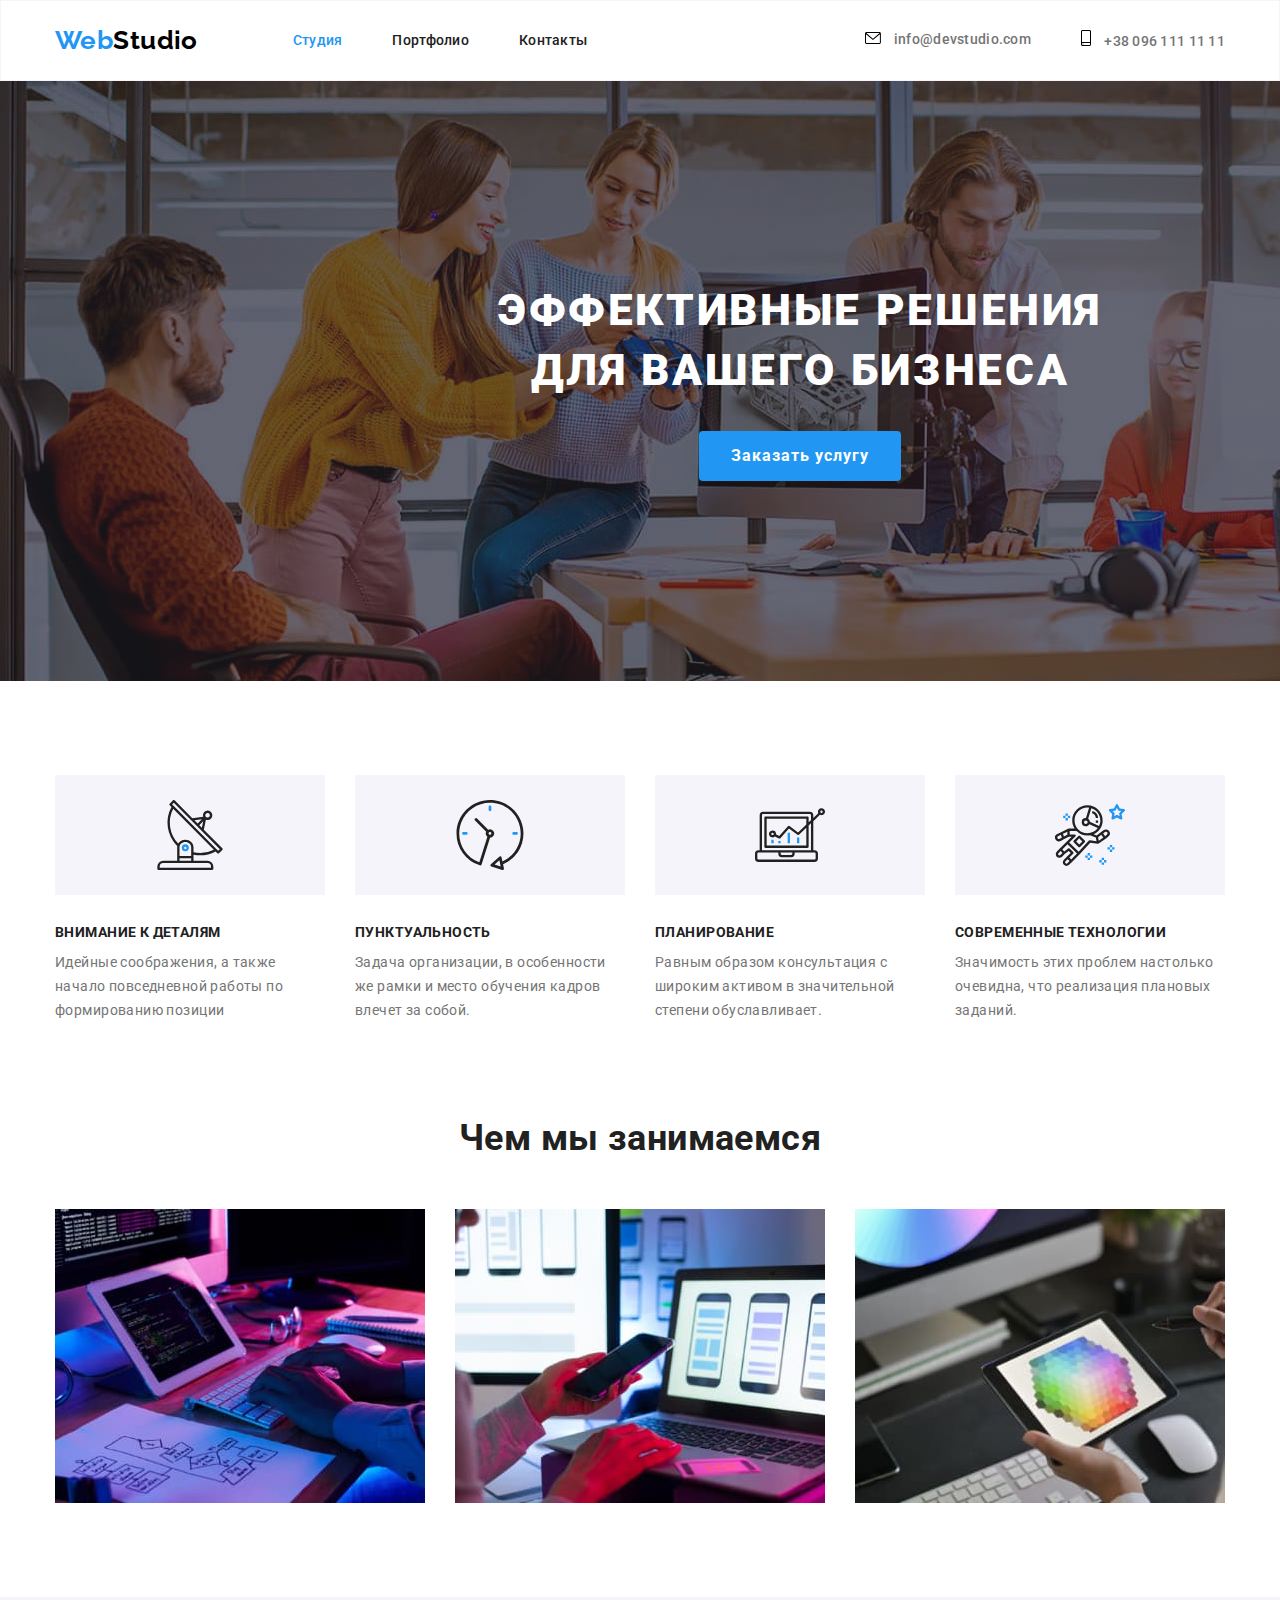
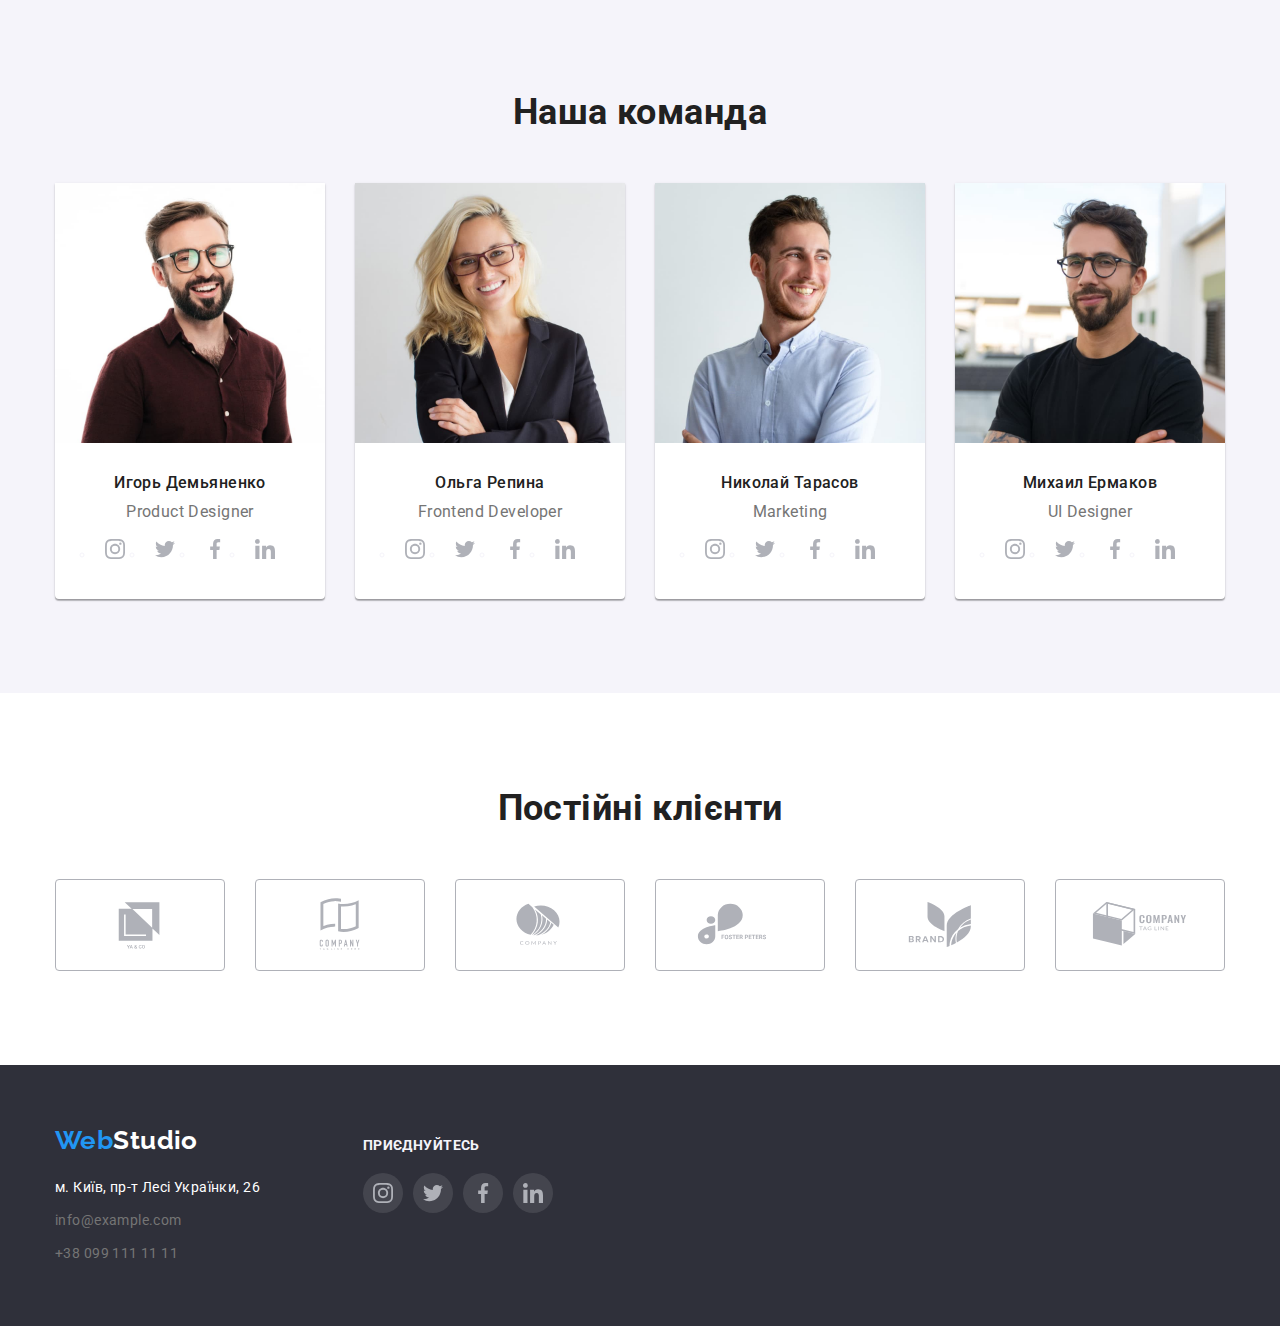
==== index.html @ bba98d49 "sprite" ====
<!DOCTYPE html>
<html lang="ru">

<head>
	<meta charset="UTF-8" />
	<meta http-equiv="X-UA-Compatible" content="IE=edge" />
	<meta name="viewport" content="width=device-width, initial-scale=1.0" />
	<title>Эффективные решения для вашего бизнеса</title>
	<link rel="preconnect" href="https://fonts.googleapis.com" />
	<link rel="preconnect" href="https://fonts.gstatic.com" crossorigin />
	<link
		href="https://fonts.googleapis.com/css2?family=Raleway:wght@700&family=Roboto:wght@400;500;700;900&display=swap"
		rel="stylesheet" />
	<link rel="stylesheet" href="https://cdn.jsdelivr.net/npm/modern-normalize@1.1.0/modern-normalize.min.css">
	<link rel="stylesheet" href="https://cdn.jsdelivr.net/npm/modern-normalize@1.1.0/modern-normalize.min.css">
	<link rel="stylesheet" href="./css/styles.css" />
</head>

<body>
	<!--------------------------HEADER-------------------------------------------->
	<header class="header">
		<div class="conteiner header-nav-conteiner">
			<nav class="header-nav">
				<a class="logo link" href="./index.html" lang="en">Web<span class="studio studio-dark">Studio</span>
				</a>
				<ul class="header-menu header-list list">
					<li class="menu-item"><a class="menu-link current link" href="./index.html">Студия</a></li>
					<li class="menu-item"><a class="menu-link link" href="./portfolio.html">Портфолио</a></li>
					<li class="menu-item"><a class="menu-link link" href="#">Контакты</a></li>
				</ul>
			</nav>
			<ul class="header-contact-list list">
				<li class="header-contakt header-mail">
					<a class="contact-mail link" href="mailto:info@devstudio.com">
						<svg class="contact-list-icon" width="16" height="12">
							<use href="./images/sprite.svg#envelope">
							</use>
						</svg>
						info@devstudio.com
					</a>
				</li>
				<li class="header-contakt header-tel">
					<a class="contact-tel link" href="tel:+380961111111">
						<svg class="contact-list-icon" width="10" height="16">
							<use href="./images/sprite.svg#smartphone">
							</use>
						</svg>
						+38 096 111 11 11
					</a>
				</li>
			</ul>
		</div>
	</header>
	<main>
		<!-----------------------------HERO-------------------------------------->
		<section class="hero">
			<div class="conteiner">
				<h1 class="hero-title">Эффективные решения для вашего бизнеса</h1>
				<button class="hero-button" type="button">Заказать услугу</button>
			</div>
		</section>
		<!-------------------------ABOUT------------------------------------->
		<section class="section">
			<div class="conteiner principe-conteiner">
				<h2 class="visually-hidden">Наши принципы</h2>
				<ul class="list principe-list">
					<li class="principe-item icon-satellite">
						<h3 class="principe-title">Внимание к деталям</h3>
						<p class="principe-description">Идейные соображения, а также начало повседневной
							работы по формированию
							позиции</p>
					</li>
					<li class="principe-item icon-clock">
						<h3 class="principe-title">Пунктуальность</h3>
						<p class="principe-description">Задача организации, в особенности же рамки и место
							обучения кадров влечет
							за собой.
						</p>
					</li>
					<li class="principe-item icon-diagram">
						<h3 class="principe-title">Планирование</h3>
						<p class="principe-description">Равным образом консультация с широким активом в
							значительной степени
							обуславливает.
						</p>
					</li>
					<li class="principe-item icon-astronaut">
						<h3 class="principe-title">Современные технологии</h3>
						<p class="principe-description">Значимость этих проблем настолько очевидна, что
							реализация плановых
							заданий.</p>
					</li>
				</ul>
			</div>
		</section>
		<!---------------------------WORKS-------------------------------------->
		<section class="section work-section">
			<div class="conteiner works-conteiner">
				<h2 class="title-second">Чем мы занимаемся</h2>
				<ul class="list">
					<li class="work-item">
						<img src="./images/about/box_1.jpg" alt="человек работает с кодом" width="370" height="294" />
					</li>
					<li class="work-item">
						<img src="./images/about/box_2.jpg" alt="человек работает с  макетом" width="370"
							height="294" />
					</li>
					<li class="work-item">
						<img src="./images/about/box_3.jpg" alt="человек выбирает цвет" width="370" height="294" />
					</li>
				</ul>
			</div>
		</section>
		<!-----------------------------STAFF-------------------------------------->

		<section class="section staff-section">
			<div class="conteiner staff-conteiner">
				<h2 class="title-second">Наша команда</h2>
				<ul class="staff-list list">
					<li class="staff-item">
						<img class="person-img" src="./images/employees/igor.jpg" alt="фото специалиста" width="270"
							height="260" />
						<div class="person-descriptione">
							<h3 class="person-name">Игорь Демьяненко</h3>
							<p class="person-position" lang="en">Product Designer</p>
							<ul class=social-list list>
								<li class="social-list-item">
									<a href="" class="social-list-link">
										<svg class="social-list-icon" width="20" height="20">
											<use href="./images/sprite.svg#instagram">
											</use>
										</svg>
									</a>
								</li>
								<li class="social-list-item">
									<a href="" class="social-list-link">
										<svg class="social-list-icon" width="20" height="20">
											<use href="./images/sprite.svg#twitter">
											</use>
										</svg>
									</a>
								</li>
								<li class="social-list-item">
									<a href="" class="social-list-link">
										<svg class="social-list-icon" width="20" height="20">
											<use href="./images/sprite.svg#facebook">
											</use>
										</svg>
									</a>
								</li>
								<li class="social-list-item">
									<a href="" class="social-list-link">
										<svg class="social-list-icon" width="20" height="20">
											<use href="./images/sprite.svg#linkedin">
											</use>
										</svg>
									</a>
								</li>
							</ul>
						</div>
					</li>
					<li class="staff-item">
						<img class="person-img" src="./images/employees/olga.jpg" alt="фото специалиста" width="270"
							height="260" />
						<div class="person-descriptione">
							<h3 class="person-name">Ольга Репина</h3>
							<p class="person-position" lang="en">Frontend Developer</p>
							<ul class=social-list list>
								<li class="social-list-item">
									<a href="" class="social-list-link">
										<svg class="social-list-icon" width="20" height="20">
											<use href="./images/sprite.svg#instagram">
											</use>
										</svg>
									</a>
								</li>
								<li class="social-list-item">
									<a href="" class="social-list-link">
										<svg class="social-list-icon" width="20" height="20">
											<use href="./images/sprite.svg#twitter">
											</use>
										</svg>
									</a>
								</li>
								<li class="social-list-item">
									<a href="" class="social-list-link">
										<svg class="social-list-icon" width="20" height="20">
											<use href="./images/sprite.svg#facebook">
											</use>
										</svg>
									</a>
								</li>
								<li class="social-list-item">
									<a href="" class="social-list-link">
										<svg class="social-list-icon" width="20" height="20">
											<use href="./images/sprite.svg#linkedin">
											</use>
										</svg>
									</a>
								</li>
							</ul>

						</div>
					</li>
					<li class="staff-item">
						<img class="person-img" src="./images/employees/nikolay.jpg" alt="фото специалиста" width="270"
							height="260" />
						<div class="person-descriptione">
							<h3 class="person-name">Николай Тарасов</h3>
							<p class="person-position" lang="en">Marketing</p>
							<ul class=social-list list>
								<li class="social-list-item">
									<a href="" class="social-list-link">
										<svg class="social-list-icon" width="20" height="20">
											<use href="./images/sprite.svg#instagram">
											</use>
										</svg>
									</a>
								</li>
								<li class="social-list-item">
									<a href="" class="social-list-link">
										<svg class="social-list-icon" width="20" height="20">
											<use href="./images/sprite.svg#twitter">
											</use>
										</svg>
									</a>
								</li>
								<li class="social-list-item">
									<a href="" class="social-list-link">
										<svg class="social-list-icon" width="20" height="20">
											<use href="./images/sprite.svg#facebook">
											</use>
										</svg>
									</a>
								</li>
								<li class="social-list-item">
									<a href="" class="social-list-link">
										<svg class="social-list-icon" width="20" height="20">
											<use href="./images/sprite.svg#linkedin">
											</use>
										</svg>
									</a>
								</li>
							</ul>

						</div>
					</li>
					<li class="staff-item">
						<img class="person-img" src="./images/employees/mihail.jpg" alt="фото специалиста" width="270"
							height="260" />
						<div class="person-descriptione">
							<h3 class="person-name">Михаил Ермаков</h3>
							<p class="person-position" lang="en">UI Designer</p>
							<ul class=social-list list>
								<li class="social-list-item">
									<a href="" class="social-list-link">
										<svg class="social-list-icon" width="20" height="20">
											<use href="./images/sprite.svg#instagram">
											</use>
										</svg>
									</a>
								</li>
								<li class="social-list-item">
									<a href="" class="social-list-link">
										<svg class="social-list-icon" width="20" height="20">
											<use href="./images/sprite.svg#twitter">
											</use>
										</svg>
									</a>
								</li>
								<li class="social-list-item">
									<a href="" class="social-list-link">
										<svg class="social-list-icon" width="20" height="20">
											<use href="./images/sprite.svg#facebook">
											</use>
										</svg>
									</a>
								</li>
								<li class="social-list-item">
									<a href="" class="social-list-link">
										<svg class="social-list-icon" width="20" height="20">
											<use href="./images/sprite.svg#linkedin">
											</use>
										</svg>
									</a>
								</li>
							</ul>

						</div>
					</li>
				</ul>
			</div>
		</section>
		<!----------------------------CLIENTS------------------------------------------------>
		<section class="section client-section">
			<div class="conteiner">
				<H2 class="title-second">Постійні клієнти</H2>
				<ul class="client-list list">
					<li class="client-list-item">
						<a href="" class="client-list-link">
							<svg class="client-list-icon" width="106" height="60">
								<use href="./images/sprite.svg#logo">
								</use>
							</svg> </a>
					</li>
					<li class="client-list-item">
						<a href="" class="client-list-link">
							<svg class="client-list-icon" width="106" height="60">
								<use href="./images/sprite.svg#logo1">
								</use>
							</svg> </a>
					</li>
					<li class="client-list-item">
						<a href="" class="client-list-link">
							<svg class="client-list-icon" width="106" height="60">
								<use href="./images/sprite.svg#logo2">
								</use>
							</svg> </a>
					</li>
					<li class="client-list-item">
						<a href="" class="client-list-link">
							<svg class="client-list-icon" width="106" height="60">
								<use href="./images/sprite.svg#logo3">
								</use>
							</svg> </a>
					</li>
					<li class="client-list-item">
						<a href="" class="client-list-link">
							<svg class="client-list-icon" width="106" height="60">
								<use href="./images/sprite.svg#logo4">
								</use>
							</svg> </a>
					</li>
					<li class="client-list-item">
						<a href="" class="client-list-link">
							<svg class="client-list-icon" width="106" height="60">
								<use href="./images/sprite.svg#logo5">
								</use>
							</svg> </a>
					</li>
				</ul>
			</div>
		</section>
	</main>
	<!--------------------------------FOOTER---------------------------------------------->
	<footer class="footer">
		<div class="conteiner footer-conteiner">
			<div>
				<a class="logo link" href="./index.html" lang="en">Web<span
						class="studio studio-light">Studio</span></a>
				<address class="footer-address">
					<ul class="list footer-list">
						<li class="footer-item">
							<a class="address-map link" href="https://goo.gl/maps/8h2HunKueYunkRmM7" target="_blank"
								rel="noopener noreferrer">
								м. Київ, пр-т Лесі Українки, 26
							</a>
						</li>
						<li class="footer-item">
							<a class="footer-contact link" href="mailto:info@example.com" lang="en">info@example.com</a>
						</li>
						<li class="footer-item">
							<a class="footer-contact link" href="tel:+380991111111">+38 099 111 11 11</a>
						</li>
					</ul>
				</address>
			</div>
			<div class="footer-lets">
				<p class="footer-lets-item">приєднуйтесь</p>
				<ul class="footer-social-list list">
					<li class="footer-social-list-item">
						<a href="" class="footer-social-list-link">
							<svg class="social-list-icon" width="20" height="20">
								<use href="./images/sprite.svg#instagram">
								</use>
							</svg>
						</a>
					</li>
					<li class="footer-social-list-item">
						<a href="" class="footer-social-list-link">
							<svg class="social-list-icon" width="20" height="20">
								<use href="./images/sprite.svg#twitter">
								</use>
							</svg>
						</a>
					</li>
					<li class="footer-social-list-item">
						<a href="" class="footer-social-list-link">
							<svg class="social-list-icon" width="20" height="20">
								<use href="./images/sprite.svg#facebook">
								</use>
							</svg>
						</a>
					</li>
					<li class="footer-social-list-item">
						<a href="" class="footer-social-list-link">
							<svg class="social-list-icon" width="20" height="20">
								<use href="./images/sprite.svg#linkedin">
								</use>
							</svg>
						</a>
					</li>
				</ul>
			</div>
		</div>
	</footer>
</body>

</html>
---- css/styles.css ----
:root {
  --primery-font: "Roboto", sans-serif;
  --secondary-font: "Raleway", sans-serif;
  --primery-font-size: 14px;
  --secondary-font-size: 16px;
  --primery-letter-spacing: 0.03em;

  --primery-background: #2f303a;
  --secondary-background: #f5f4fa;
  --white-background: #ffffff;
  --hero-background: #c4c4c4;

  --primery-color-text-white-them: #212121;
  --secondary-color-text-white-them: #757575;
  --primery-color-text-dark-them: #ffffff;
  --secondary-color-text-dark-them: #ffffff 60 %;

  --accent-color: #2196f3;
  --border-color: #eeeeee;
  --logo-black-color: #000000;
  --icon-color: #afb1b8;
  --color-seven: #f5f4fa;
  --color-nine: #2f303a;
  --color-ten: #ececec;
  --color-eleven: #000000 20 %;
  --color-twelwe: #188ce8;
}
body {
  background-color: var(--primery-color-text-dark-them);
  color: var(--secondary-background);
  font-family: var(--primery-font);
  font-size: var(--primery-font-size);
  letter-spacing: var(--primery-letter-spacing);
}
h1,
h2,
h3,
h4,
h5,
h6,
p {
  margin: 0;
}
ul,
ol {
  margin-top: 0;
  margin-bottom: 0;
  padding-left: 0;
}
img {
  display: block;
  max-width: 100%;
  height: auto;
}
address {
  font-style: normal;
}
button {
  display: block;
  margin: 0 auto;
  padding: 10px 32px;
  cursor: pointer;
  border: none;
  border-radius: 4px;
}
.conteiner {
  width: 1200px;
  margin: 0 auto;
  padding: 0 15px;
}
.section {
  padding-top: 94px;
  padding-bottom: 94px;
}
.list {
  display: flex;
  align-items: center;
  list-style: none;
  padding-left: 0;
  margin: 0;
}
.link {
  text-decoration: none;
  color: inherit;
}

/* ==========COMPONENTS================= */

.title-second {
  margin-bottom: 50px;
  font-weight: 700;
  font-size: 36px;
  line-height: 1.17;
  text-align: center;
  color: var(--primery-color-text-white-them);
}
.logo {
  font-family: var(--secondary-font);
  font-weight: 700;
  font-size: 26px;
  line-height: 1.19;
  color: var(--accent-color);
}
.studio {
  font-family: var(--secondary-font);
}
.studio-dark {
  color: var(--logo-black-color);
}

.studio-light {
  color: var(--primery-color-text-dark-them);
}
.visually-hidden {
  position: absolute;
  width: 1px;
  height: 1px;
  margin: -1px;
  border: 0;
  padding: 0;

  white-space: nowrap;
  clip-path: inset(100%);
  clip: rect(0 0 0 0);
  overflow: hidden;
}

/* ==========/COMPONENTS=================== */
/* =============HEADER===================== */
.header {
  padding-top: 24px;
  padding-bottom: 24px;
  border: 1px solid var(--secondary-background);
}
.header-nav-conteiner {
  display: flex;
  align-items: center;
}
.header-nav {
  display: flex;
  align-items: center;
}
.logo {
  margin-right: 95px;
}
.header-menu {
  display: flex;
  align-items: center;
}
.menu-item:not(:last-child) {
  margin-right: 50px;
}

.contact-tel {
  margin-left: 50px;
}
.menu-link {
  font-weight: 500;
  line-height: 1.14;
  letter-spacing: 0.02em;
  color: var(--primery-color-text-white-them);
}
.menu-link:hover,
.menu-link:focus,
.current {
  color: var(--accent-color);
}
.header-contact-list {
  margin-left: auto;
}
.contact-list-icon {
  align-items: center;
  margin-right: 10px;
}
.header-contakt {
  display: flex;
  font-style: normal;
  font-weight: 500;
  font-size: var(--primery-font-size);
  line-height: 1.14;
  letter-spacing: 0.02em;
  color: var(--secondary-color-text-white-them);
}
.contact-list-icon:hover,
.contact-list-icon:focus {
  fill: currentColor;
}
.header-contakt:hover,
.header-contakt:focus {
  color: var(--accent-color);
}
/* =============/HEADER===================== */
/* =============HERO======================== */
.hero {
  background-color: var(--hero-background);
  width: 1600px;
  height: 600px;
  margin-left: auto;
  margin-right: auto;
  background-image: linear-gradient(
      rgba(47, 48, 58, 0.4),
      rgba(47, 48, 58, 0.4)
    ),
    url(../css/шапка.jpg);
  background-size: cover;
  padding-top: 200px;
  padding-bottom: 200px;
  text-align: center;
}

.hero-title {
  width: 696px;
  margin-left: auto;
  margin-right: auto;
  margin-bottom: 30px;
  font-weight: 900;
  font-size: 44px;
  line-height: 1.36;
  text-align: center;
  letter-spacing: 0.06em;
  text-transform: uppercase;
  color: var(--primery-color-text-dark-them);
}

.hero-button {
  background-color: var(--accent-color);
  min-width: 200px;
  padding: 10px 32px;
  margin-left: auto;
  margin-right: auto;
  font-weight: 700;
  font-size: var(--secondary-font-size);
  line-height: 1.88;
  align-items: center;
  text-align: center;
  letter-spacing: 0.06em;
  color: var(--primery-color-text-dark-them);
}
.hero-button:hover,
.hero-button:focus {
  background-color: var(--color-twelwe);
}
/* =============/HERO===================== */
/* ============= ABOUT=====================*/
.principe-conteiner {
  display: flex;
  flex-wrap: wrap;
}
.principe-item::before {
  content: "";
  display: block;
  height: 120px;
  background-position: center;
  background-repeat: no-repeat;
  background-color: var(--secondary-background);
  margin-bottom: 30px;
}
.icon-satellite::before {
  background-image: url(../images/forsprite/antenna.svg);
}
.icon-clock::before {
  background-image: url(../images/forsprite/clock.svg);
}
.icon-diagram::before {
  background-image: url(../images/forsprite/diagram.svg);
}
.icon-astronaut::before {
  background-image: url(../images/forsprite/astronaut.svg);
}
.principe-item {
  text-align: left;
  width: 270px;
}
.principe-item:not(:last-child) {
  margin-right: 30px;
}
.principe-title {
  margin-bottom: 10px;
  font-weight: 700;
  font-size: 14px;
  line-height: 1.14;
  text-transform: uppercase;
  color: var(--primery-color-text-white-them);
}
.principe-description {
  line-height: 1.71;
  color: var(--secondary-color-text-white-them);
}
/* ============/ABOUT=================== */
/* ============WORKS=================== */
.work-section {
  padding-top: 0;
}
.works-conteiner {
  flex-wrap: wrap;
  align-items: center;
}
.work-item:not(:nth-child(3n)) {
  margin-right: 30px;
}
.work-item {
  width: 370px;
}
/* ============/WORKS==================== */
/* ============STAFF==================== */
.staff-section {
  background-color: var(--secondary-background);
}
.staff-conteiner {
  flex-wrap: wrap;
  align-items: center;
}
.staff-item:not(:nth-child(4n)) {
  margin-right: 30px;
}
.staff-item {
  background: var(--primery-color-text-dark-them);
  box-shadow: 0px 1px 3px rgba(0, 0, 0, 0.12), 0px 1px 1px rgba(0, 0, 0, 0.14),
    0px 2px 1px rgba(0, 0, 0, 0.2);
  border-radius: 0px 0px 4px 4px;
}
.person-descriptione {
  padding: 30px 0px;
}
.person-name {
  margin-bottom: 10px;
  font-weight: 500;
  font-size: var(--secondary-font-size);
  line-height: 1.19;
  text-align: center;
  color: var(--primery-color-text-white-them);
}
.person-position {
  line-height: 1.19;
  text-align: center;
  font-size: var(--secondary-font-size);
  color: var(--secondary-color-text-white-them);
  margin-bottom: 8px;
}
.social-list {
  display: flex;
  justify-content: center;
  gap: 10px;
}
.social-list-link {
  display: flex;
  width: 40px;
  height: 40px;
  border-radius: 50%;
  background-color: var(--white-background);
  justify-content: center;
  align-items: center;
}
.social-list-link:hover,
.social-list-link:focus {
  background-color: var(--accent-color);
}

.social-list-icon {
  fill: var(--icon-color);
}
.social-list-icon:hover,
.social-list-icon:focus {
  fill: var(--primery-color-text-dark-them);
}

/* ============/STAFF=================== */
/*==============CLIENTS==================*/
.client-list {
  display: flex;
  flex-wrap: wrap;
  gap: 30px;
}
.client-list-link {
  border: 1px solid var(--icon-color);
  border-radius: 4px;
  width: 170px;
  height: 92px;
  justify-content: center;
  align-items: center;
}
.client-list-link {
  display: flex;
  justify-content: center;
  align-items: center;
}
.client-list-icon {
  fill: var(--icon-color);
}

.client-list-item:hover .client-list-icon,
.client-list-item:focus .client-list-icon {
  fill: var(--accent-color);
}
.client-list-link:hover,
.client-list-link:focus {
  border-color: var(--accent-color);
}
/*==============/CLIENTS==================*/
/*=============PORTFOLIO================*/
.filter-list {
  display: flex;
  margin-bottom: 50px;
  justify-content: center;
  align-content: center;
}
.filter-item:not(:last-child) {
  display: block;
  margin-right: 8px;
}
.filter-button {
  display: block;
  padding: 6px 22px;
  background-color: var(--secondary-background);
  font-weight: 500;
  font-size: var(--secondary-font-size);
  line-height: 1.63;
  letter-spacing: inherit;
  text-align: center;
  color: var(-primery-color-text-white-them);
}
.filter-button:hover,
.filter-button:focus {
  background-color: var(--accent-color);
  color: var(--primery-color-text-dark-them);
  box-shadow: 0px 3px 1px rgba(0, 0, 0, 0.1), 0px 1px 2px rgba(0, 0, 0, 0.08),
    0px 2px 2px rgba(0, 0, 0, 0.12);
}
.portfolio-list {
  display: flex;
  flex-wrap: wrap;
  gap: 30px;
}
.portfolio-item:hover {
  box-shadow: 0px 1px 1px rgba(0, 0, 0, 0.12), 0px 4px 4px rgba(0, 0, 0, 0.06),
    1px 4px 6px rgba(0, 0, 0, 0.16);
}
.portfolio-item {
  flex-basis: calc(100%-60px / 3);
}
.portfolio-title {
  margin-bottom: 4px;
  font-weight: 700;
  font-size: 18px;
  line-height: 2;
  letter-spacing: 0.06em;
  color: var(--primery-color-text-white-them);
}
.portfolio-type {
  font-size: var(--secondary-font-size);
  line-height: 1.89;
  color: var(--secondary-color-text-white-them);
}
.portfolio-wrapper {
  padding: 20px 24px;
  border: 1px solid var(--border-color);
  border-top: none;
}
/* ============FOOTER================== */
.footer {
  background-color: var(--primery-background);
  padding-top: 60px;
  padding-bottom: 60px;
}
.footer-address {
  margin-top: 20px;
}
.footer-list {
  display: block;
}
.footer-item:not(:last-child) {
  margin-bottom: 9px;
}
.address-map {
  font-size: var(--primery-font-size);
  line-height: 1.71;
  color: var(--primery-color-text-dark-them);
}

.footer-contact {
  font-size: var(--primery-font-size);
  line-height: 1.71;
  color: var(--secondary-color-text-white-them);
}

.footer-contact:hover,
.footer-contact:focus,
.adress:hover,
.adress:focus {
  color: var(--accent-color);
}
.footer-lets {
  margin-left: 70px;
}
.footer-lets-item {
  font-weight: 700;
  font-size: 14px;
  line-height: 16px;
  text-transform: uppercase;
  padding-top: 12px;
}
.footer-conteiner {
  display: flex;
}
.footer-social-list {
  display: flex;
  margin-top: 20px;
  gap: 10px;
  margin-left: 0px;
}
.footer-social-list-link {
  display: flex;
  width: 40px;
  height: 40px;
  border-radius: 50%;
  background-color: rgba(255, 255, 255, 0.1);
  justify-content: center;
  align-items: center;
}
.footer-social-list-link:hover,
.footer-social-list-link:focus {
  background-color: var(--accent-color);
}

.social-list-icon {
  fill: var(--icon-color);
}
.social-list-icon:hover,
.social-list-icon:focus {
  fill: var(--primery-color-text-dark-them);
}

/* ============/FOOTER================== */
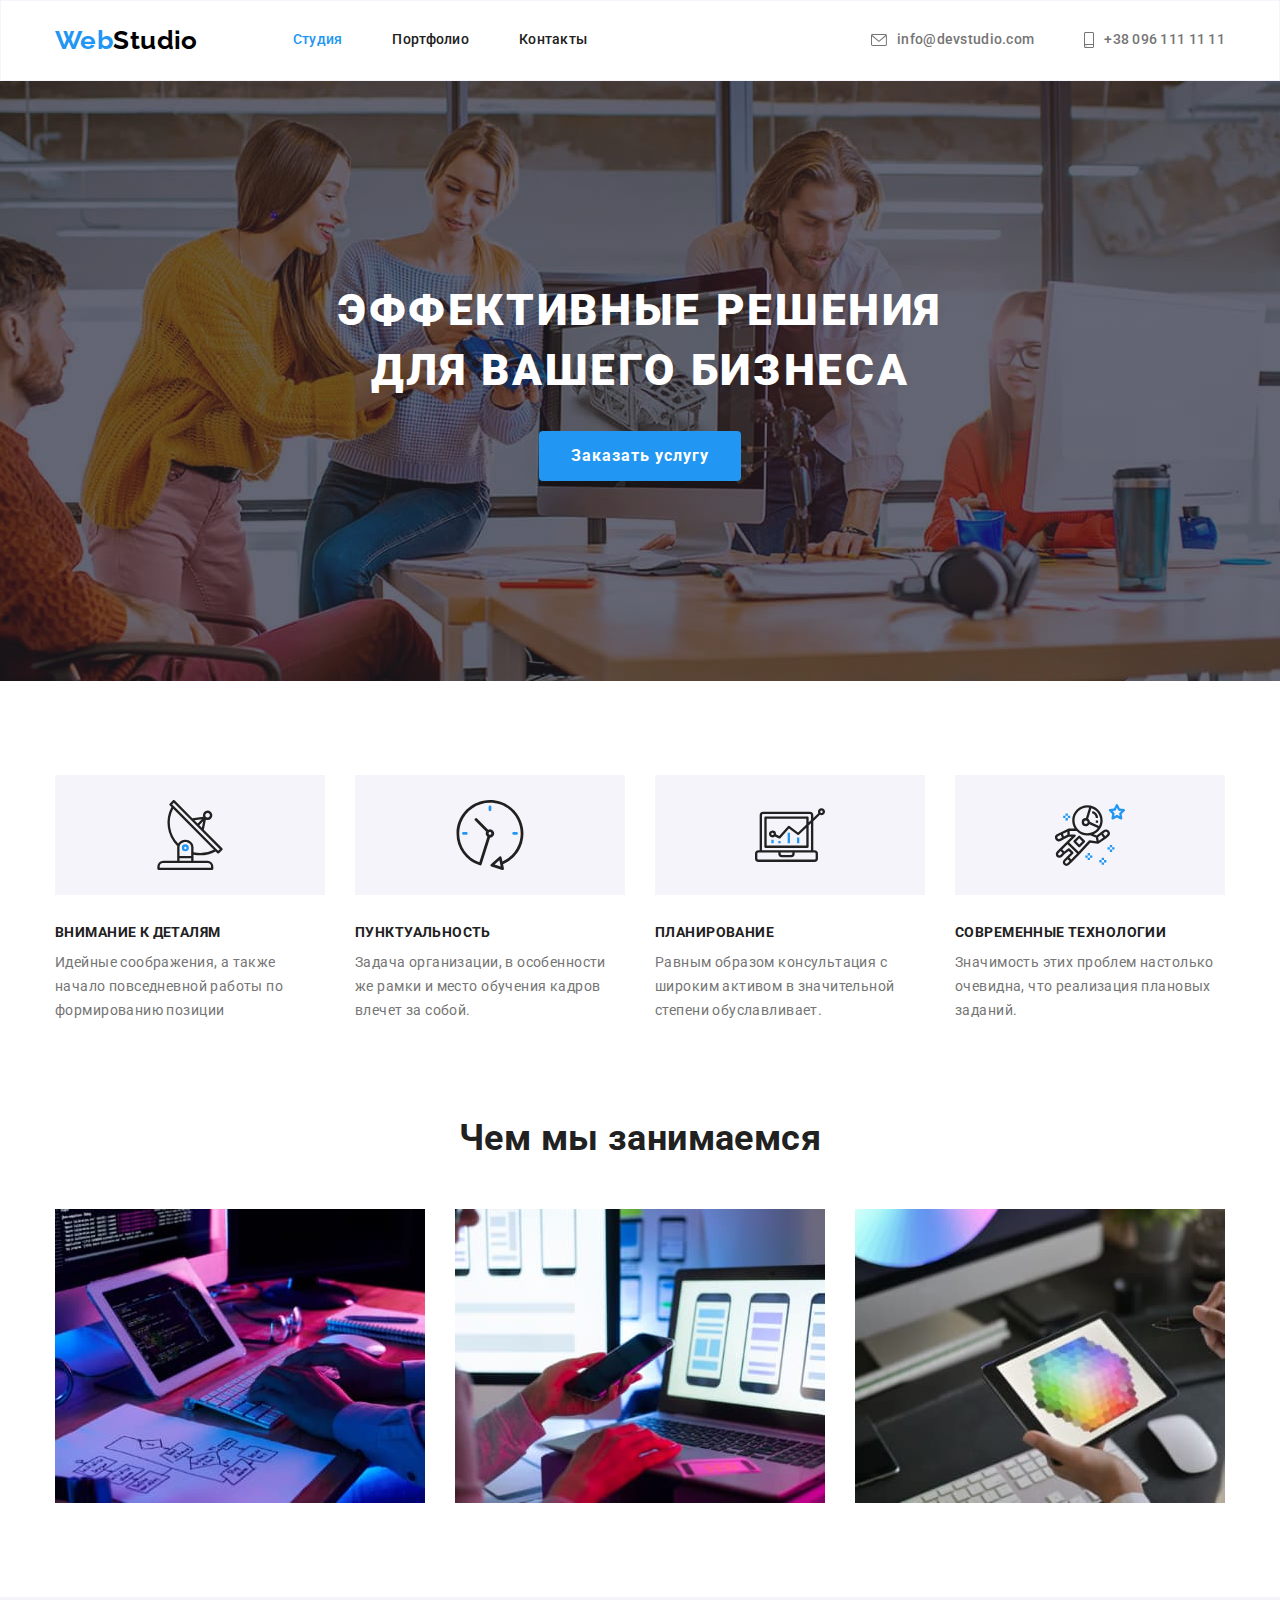
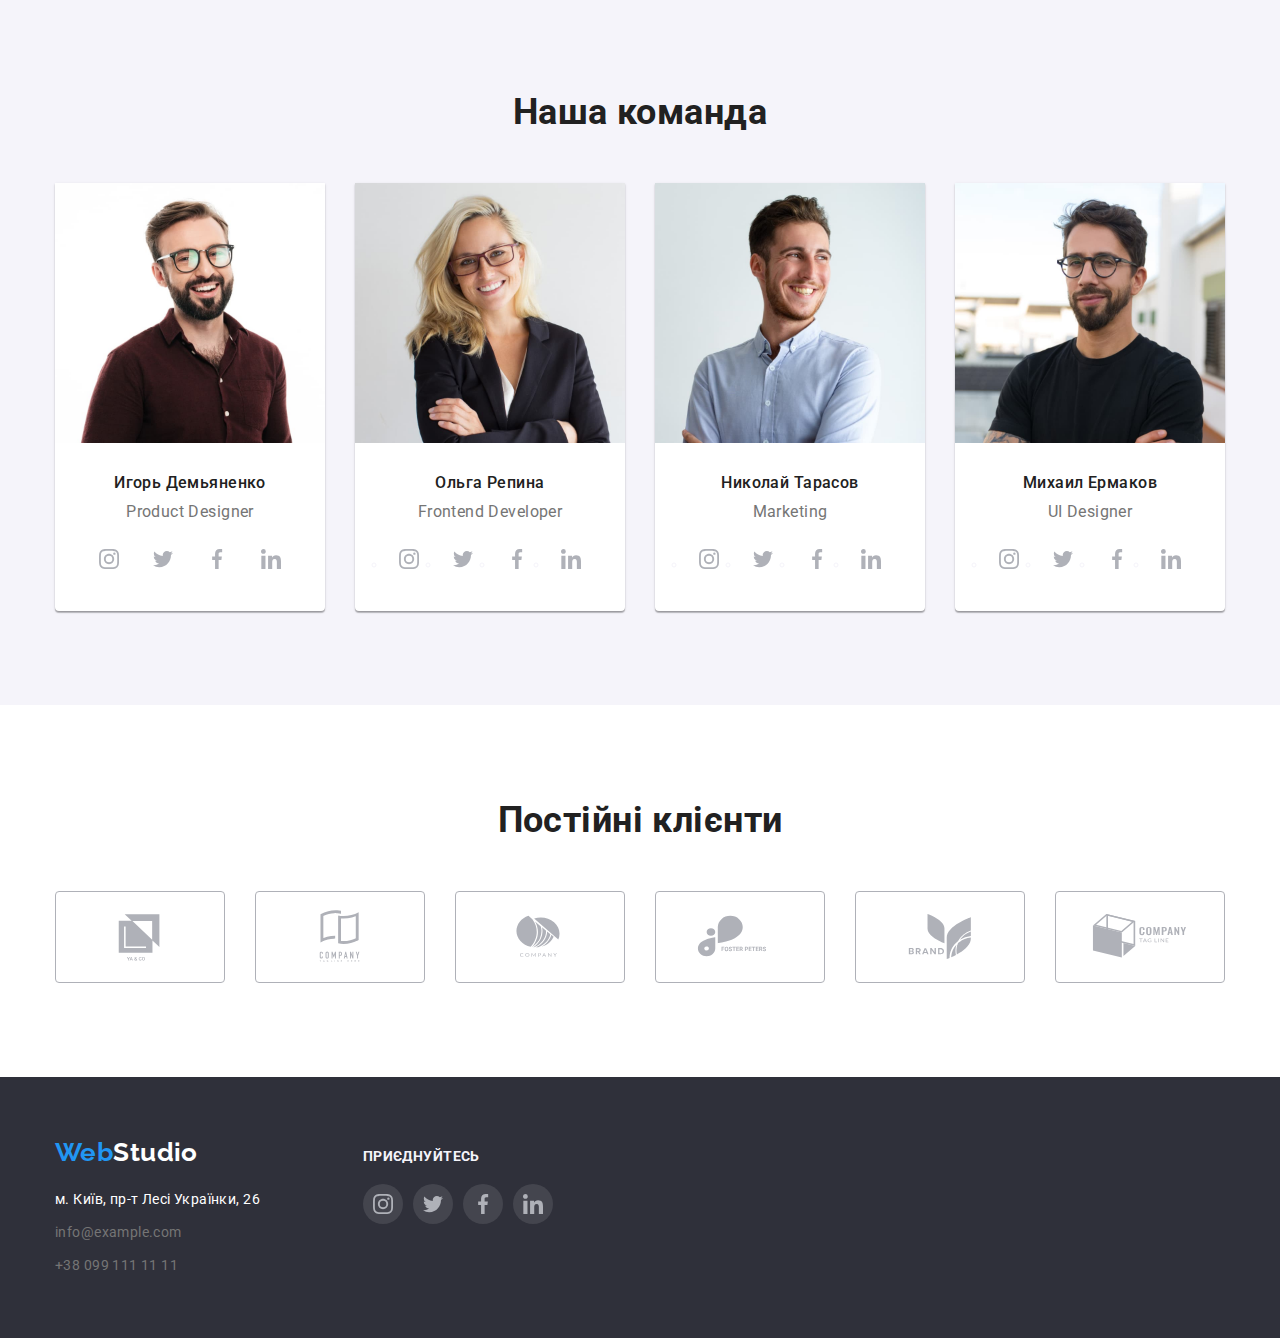
==== commit a46eff75: "bugs fixed" ====
--- a/index.html
+++ b/index.html
@@ -123,7 +123,7 @@
 						<div class="person-descriptione">
 							<h3 class="person-name">Игорь Демьяненко</h3>
 							<p class="person-position" lang="en">Product Designer</p>
-							<ul class=social-list list>
+							<ul class="social-list list">
 								<li class="social-list-item">
 									<a href="" class="social-list-link">
 										<svg class="social-list-icon" width="20" height="20">
--- a/css/styles.css
+++ b/css/styles.css
@@ -82,6 +82,8 @@
 .link {
   text-decoration: none;
   color: inherit;
+  display: flex;
+  align-items: center;
 }
 
 /* ==========COMPONENTS================= */
@@ -171,6 +173,7 @@
 .contact-list-icon {
   align-items: center;
   margin-right: 10px;
+  fill: currentColor;
 }
 .header-contakt {
   display: flex;
@@ -181,19 +184,25 @@
   letter-spacing: 0.02em;
   color: var(--secondary-color-text-white-them);
 }
-.contact-list-icon:hover,
-.contact-list-icon:focus {
-  fill: currentColor;
-}
-.header-contakt:hover,
-.header-contakt:focus {
+
+.contact-mail:hover .contact-list-icon,
+.contact-tel:hover .contact-list-icon,
+.contact-mail:focus .contact-list-icon,
+.contact-tel:focus .contact-list-icon {
+  fill: var(--accent-color);
+}
+.contact-mail:hover,
+.contact-tel:hover,
+.contact-mail:focus,
+.contact-tel:focus {
   color: var(--accent-color);
 }
+
 /* =============/HEADER===================== */
 /* =============HERO======================== */
 .hero {
   background-color: var(--hero-background);
-  width: 1600px;
+  max-width: 1600px;
   height: 600px;
   margin-left: auto;
   margin-right: auto;
@@ -201,8 +210,10 @@
       rgba(47, 48, 58, 0.4),
       rgba(47, 48, 58, 0.4)
     ),
-    url(../css/шапка.jpg);
+    url(../images/шапка.jpg);
   background-size: cover;
+  background-position: center;
+  background-repeat: no-repeat;
   padding-top: 200px;
   padding-bottom: 200px;
   text-align: center;
@@ -335,7 +346,7 @@
   text-align: center;
   font-size: var(--secondary-font-size);
   color: var(--secondary-color-text-white-them);
-  margin-bottom: 8px;
+  margin-bottom: 16px;
 }
 .social-list {
   display: flex;
@@ -344,24 +355,21 @@
 }
 .social-list-link {
   display: flex;
-  width: 40px;
-  height: 40px;
+  width: 44px;
+  height: 44px;
   border-radius: 50%;
-  background-color: var(--white-background);
   justify-content: center;
   align-items: center;
+  color: var(--icon-color);
 }
 .social-list-link:hover,
 .social-list-link:focus {
   background-color: var(--accent-color);
+  color: var(--primery-color-text-dark-them);
 }
 
 .social-list-icon {
-  fill: var(--icon-color);
-}
-.social-list-icon:hover,
-.social-list-icon:focus {
-  fill: var(--primery-color-text-dark-them);
+  fill: currentColor;
 }
 
 /* ============/STAFF=================== */
@@ -372,29 +380,22 @@
   gap: 30px;
 }
 .client-list-link {
+  display: flex;
+  justify-content: center;
+  align-items: center;
   border: 1px solid var(--icon-color);
   border-radius: 4px;
   width: 170px;
   height: 92px;
-  justify-content: center;
-  align-items: center;
-}
-.client-list-link {
-  display: flex;
-  justify-content: center;
-  align-items: center;
+  color: var(--icon-color);
 }
 .client-list-icon {
-  fill: var(--icon-color);
-}
-
-.client-list-item:hover .client-list-icon,
-.client-list-item:focus .client-list-icon {
-  fill: var(--accent-color);
+  fill: currentColor;
 }
 .client-list-link:hover,
 .client-list-link:focus {
   border-color: var(--accent-color);
+  color: var(--accent-color);
 }
 /*==============/CLIENTS==================*/
 /*=============PORTFOLIO================*/
@@ -431,7 +432,10 @@
   flex-wrap: wrap;
   gap: 30px;
 }
-.portfolio-item:hover {
+.portfolio-card {
+  display: block;
+}
+.portfolio-card:hover {
   box-shadow: 0px 1px 1px rgba(0, 0, 0, 0.12), 0px 4px 4px rgba(0, 0, 0, 0.06),
     1px 4px 6px rgba(0, 0, 0, 0.16);
 }
@@ -497,10 +501,10 @@
   font-size: 14px;
   line-height: 16px;
   text-transform: uppercase;
-  padding-top: 12px;
 }
 .footer-conteiner {
   display: flex;
+  align-items: baseline;
 }
 .footer-social-list {
   display: flex;
@@ -516,6 +520,7 @@
   background-color: rgba(255, 255, 255, 0.1);
   justify-content: center;
   align-items: center;
+  fill: var(--primery-color-text-dark-them);
 }
 .footer-social-list-link:hover,
 .footer-social-list-link:focus {
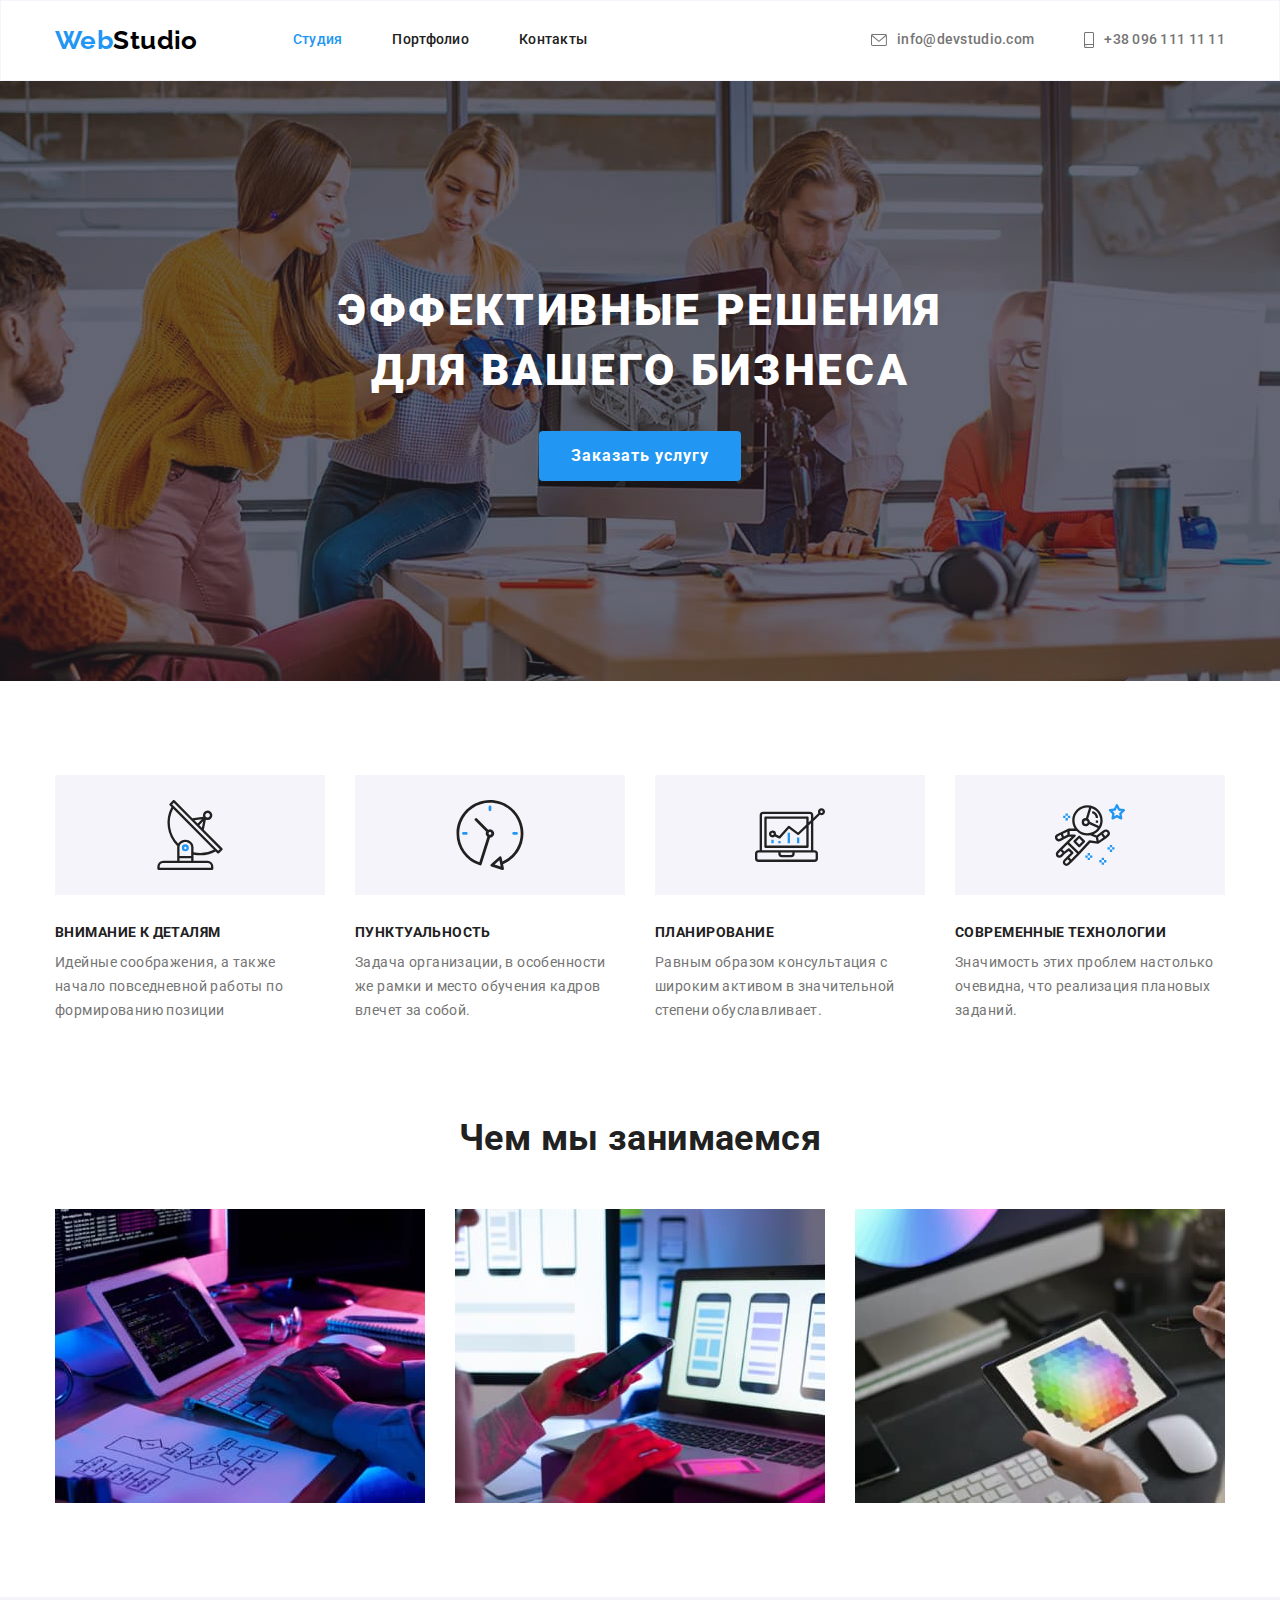
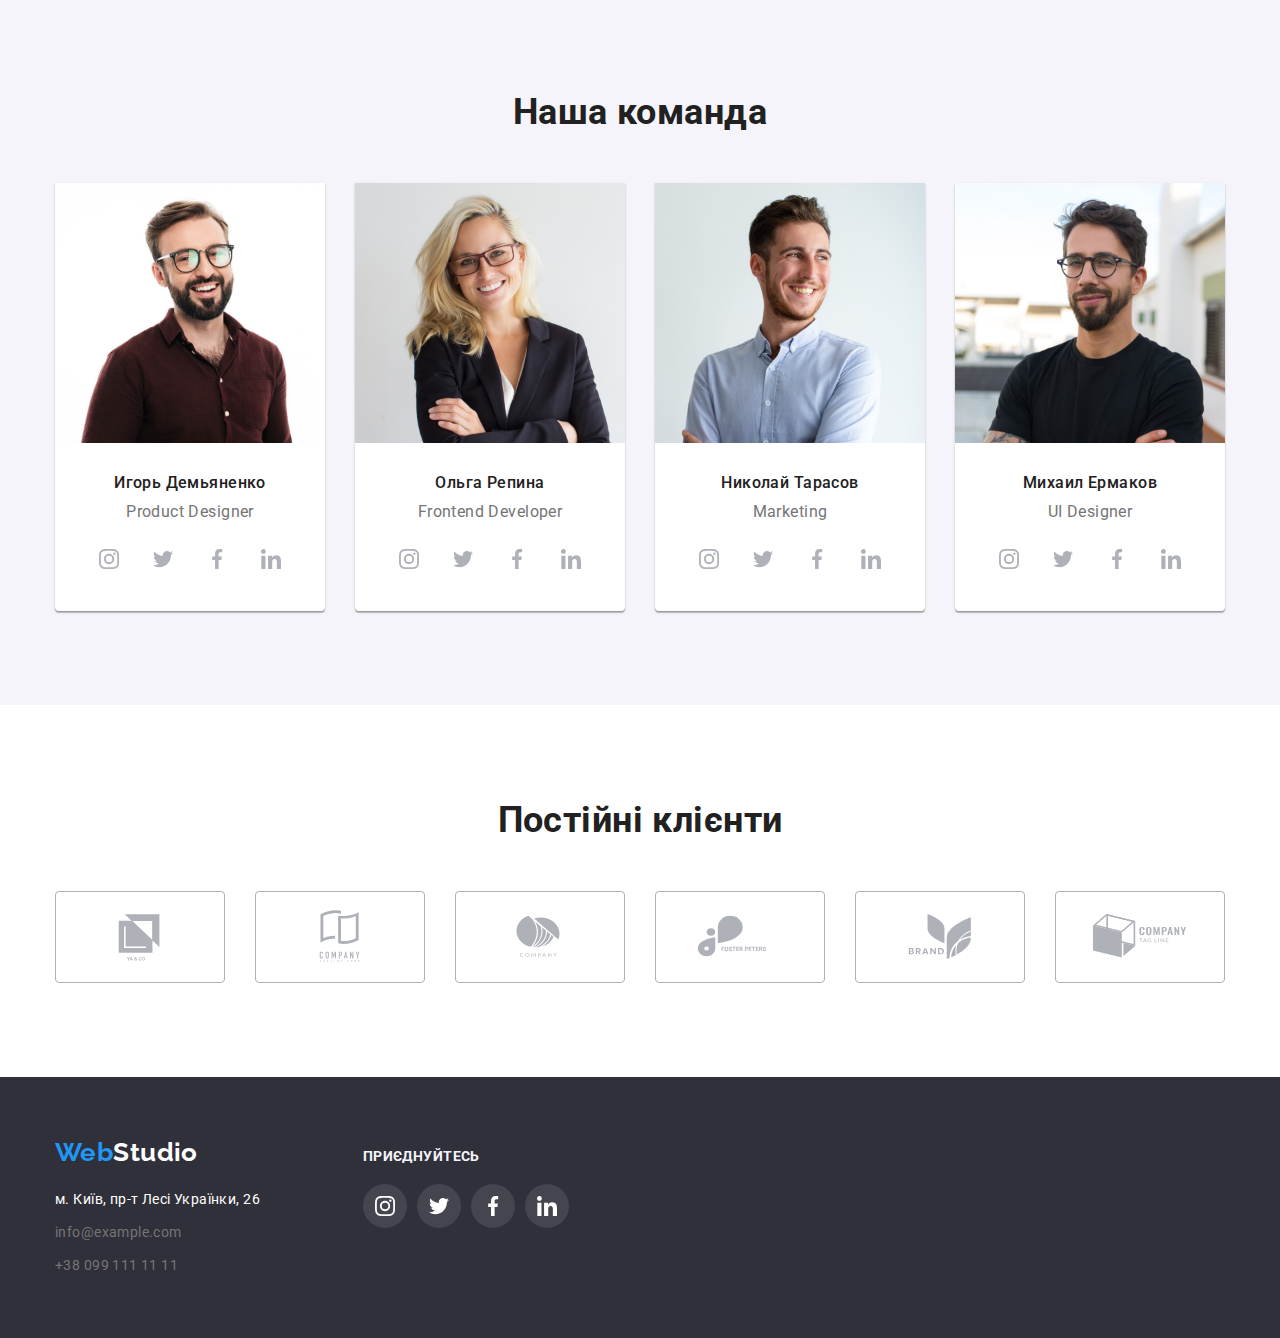
==== commit f34b4119: "bugs fixed" ====
--- a/index.html
+++ b/index.html
@@ -165,7 +165,7 @@
 						<div class="person-descriptione">
 							<h3 class="person-name">Ольга Репина</h3>
 							<p class="person-position" lang="en">Frontend Developer</p>
-							<ul class=social-list list>
+							<ul class="social-list list">
 								<li class="social-list-item">
 									<a href="" class="social-list-link">
 										<svg class="social-list-icon" width="20" height="20">
@@ -208,7 +208,7 @@
 						<div class="person-descriptione">
 							<h3 class="person-name">Николай Тарасов</h3>
 							<p class="person-position" lang="en">Marketing</p>
-							<ul class=social-list list>
+							<ul class="social-list list">
 								<li class="social-list-item">
 									<a href="" class="social-list-link">
 										<svg class="social-list-icon" width="20" height="20">
@@ -251,7 +251,7 @@
 						<div class="person-descriptione">
 							<h3 class="person-name">Михаил Ермаков</h3>
 							<p class="person-position" lang="en">UI Designer</p>
-							<ul class=social-list list>
+							<ul class="	social-list list">
 								<li class="social-list-item">
 									<a href="" class="social-list-link">
 										<svg class="social-list-icon" width="20" height="20">
--- a/css/styles.css
+++ b/css/styles.css
@@ -435,7 +435,8 @@
 .portfolio-card {
   display: block;
 }
-.portfolio-card:hover {
+.portfolio-card:hover,
+.portfolio-card:focus {
   box-shadow: 0px 1px 1px rgba(0, 0, 0, 0.12), 0px 4px 4px rgba(0, 0, 0, 0.06),
     1px 4px 6px rgba(0, 0, 0, 0.16);
 }
@@ -514,25 +515,17 @@
 }
 .footer-social-list-link {
   display: flex;
-  width: 40px;
-  height: 40px;
+  width: 44px;
+  height: 44px;
   border-radius: 50%;
   background-color: rgba(255, 255, 255, 0.1);
   justify-content: center;
   align-items: center;
-  fill: var(--primery-color-text-dark-them);
+  color: var(--primery-color-text-dark-them);
 }
 .footer-social-list-link:hover,
 .footer-social-list-link:focus {
   background-color: var(--accent-color);
 }
 
-.social-list-icon {
-  fill: var(--icon-color);
-}
-.social-list-icon:hover,
-.social-list-icon:focus {
-  fill: var(--primery-color-text-dark-them);
-}
-
 /* ============/FOOTER================== */
